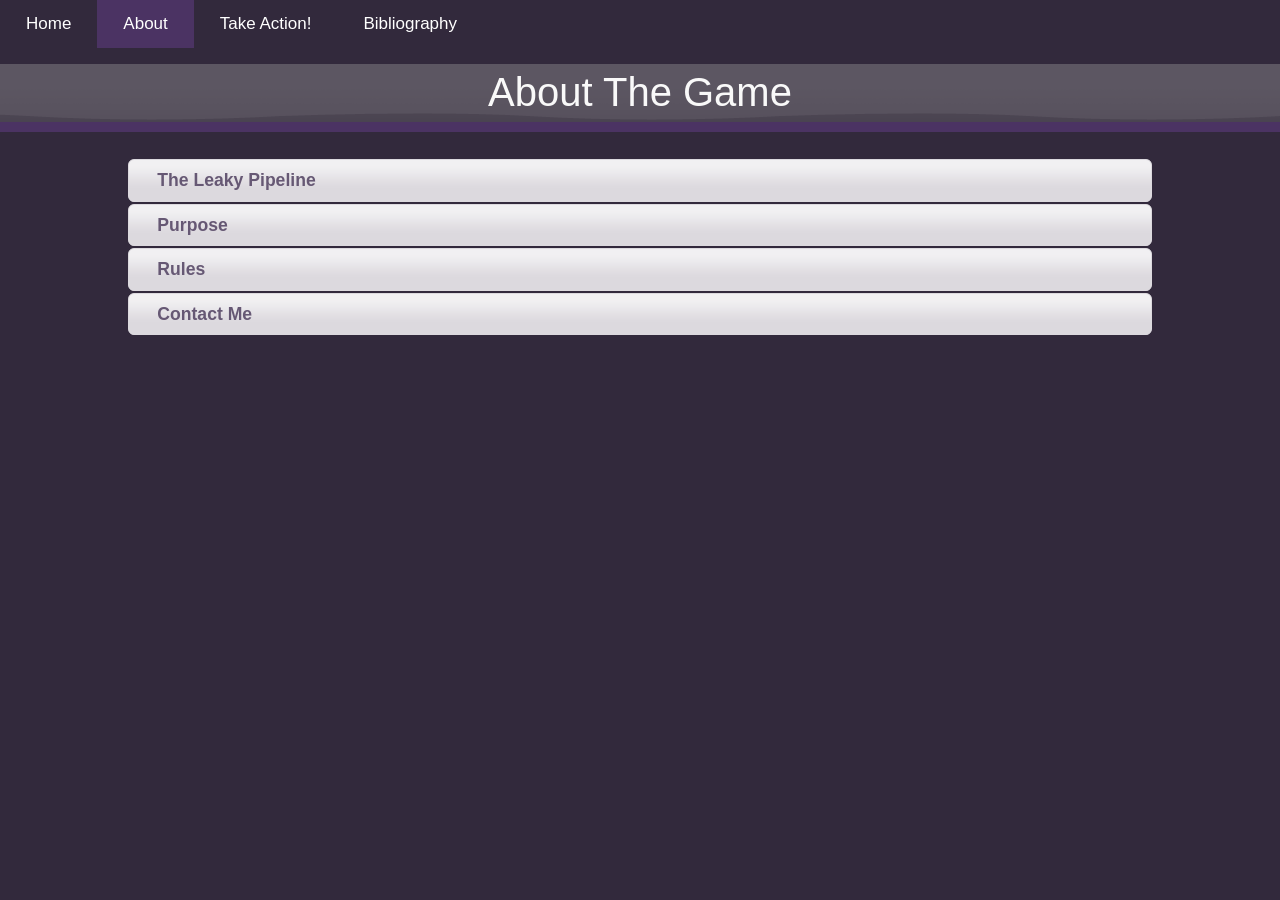
==== About.html @ eeb24d9b "Initial commit: duplicate of LeakyPipeline Fresh copy of the LeakyPipeline project contents, started" ====
<!DOCTYPE html>

<html lang="en">
    <head>
        <meta charset="utf-8" />
        <title></title>
        <!--General Scripts and Styles-->
         <script src="https://code.jquery.com/jquery-3.1.1.min.js"></script>
         <link rel="stylesheet" href="jquery-ui-1.12.1.custom/jquery-ui.min.css"/>
        <script src="jquery-ui-1.12.1.custom/external/jquery/jquery.js"></script>
        <script src="jquery-ui-1.12.1.custom/jquery-ui.min.js"></script>
        <!--My Scripts and Styles-->
         <link rel="stylesheet" type="text/css" href="CSS/StyleSheet.css"/>
        <script src="JS/Script.js"></script>
    </head>
    <body>

<!--Navigation Bar using Navigation Function to mark current active page-->
<ul class="topnav" id="myTopnav">
      <li><a href="home.html" style="color: #fff !important">Home</a></li>
      <li><a href="About.html" class="active" style="color: #fff !important">About</a></li>
    <li><a href="Actions.html" style="color: #fff !important">Take Action!</a></li>
      <li><a href="Bib.html" style="color: #fff !important">Bibliography</a></li>
      <li class="icon"><a href="javascript:void(0);" onclick="NavFunction()">&#9776;</a></li>
</ul>

<!--Game Title-->
        <div id="headerwrapper">
            About The Game
        </div>
 
            <div id="container3">  
                <div id="accordion">
                      <h3>The Leaky Pipeline</h3>
                          <div>
                                <p>
                                STEM stands for Science, Technology, Engineering, and Maths. Careers that fall into these categories are traditionally male-dominated. The term Leaky Pipeline was introduced as an analogy to explain the differences in gender representation in STEM fields across the entire pathway of training and employment, whereas previous work had focused only on discrete stages (Berryman 1983). The pipeline represents the education and career path for a STEM subject, and the areas in this pathway where the volume of female representation decrease are considered talent ‘leaks’. 
                                The Leaky Pipeline is a timeline of where women leave the STEM career pathway, beginning at early school age, through university, and on into stages of their career. 
                                 </p>
                          </div>
                     <h3>Purpose</h3>
                          <div>
                                <p>
                                The aim of this project is to produce a more effective way of raising awareness of the problem of female talent loss in STEM fields than current text-based information. This will include the options available to organisations to contribute through initiatives. The proposed solution will be more than just an educational tool, the desired outcome being to equip people with the knowledge that changes in governance and organisational policy can help to redress the balance, and encourage them to apply this knowledge within their organisation. The proposed solution will take the form of a digital game where users can explore the issues faced by females as they progress through a STEM career pathway, from school age to career, with scenarios based on evidence drawn from literature, and feedback with “calls to action” when scenarios are completed. Information about the business value of having diverse teams will be given to ensure that players understand the business case for implementing initiatives. 
                                </p>
                          </div>
                      <h3>Rules</h3>
                          <div>
                                <p>By clicking on pieces of the pipe, you will be asked to consider different scenarios which a woman might face on her STEM career pathway and how organisations can get involved to help.</p>
                                <p>Each scenario has three choices to solve the problem, but only one of them is correct.</p>
                                <p>By choosing the most effective solution you will 'fix' that piece of the pipe and gain a point. </p>
                                <p>if you choose a less effective method, then you will receive a leaky pipeline piece and gain no points </p>
                                <p>There are four questions, and 5 possible badges to win!</p>
                                
                          </div>
                     <h3>Contact Me</h3>
                          <div>
                                <p>Email: 1306279@my.brunel.ac.uk</p>
                                <p><a href="https://twitter.com/FormerHermit" target="_blank">Follow me on Twitter</a></p>
                                <p><a href="http://uk.linkedin.com/in/jojoss"target="_blank">Connect with me on LinkedIn</a></p>
                                
                          </div>
                </div>
         </div>

    </body>
</html>
---- CSS/StyleSheet.css ----
body {
       background-color: #32293C!important;
       font-family:Arial, serif;
       color: #f9f9f9;
        margin: 0;
}

ul{
    font-family: Arial, serif;
    font-weight: 100 !important; 
     font-style: normal;
     font-size: medium !important;
     list-style-type:disc;
}

li{
     padding-bottom: 1em !important;
}

a {
outline: none !important;
color: #23B8D2 !important;
}

#myTopnav{
    background-color: #32293C;
}

p {
    font-family: Arial, serif;
    font-weight: 100 !important; 
     font-style: normal;
     font-size: medium;
     padding: .1em, .1em;
}

.p2 {
    font-family: Arial, serif;
    font-weight: 100 !important; 
    font-size: medium;
    padding: .1em 1em 2em;
    text-align: center;
}

.p3 {
    font-family: Arial, serif;
    font-weight: 100 !important; 
     font-size: larger;
     padding-left: .7em;
}

.p4 {
    font-family: Arial, serif;
    font-weight: 100 !important; 
    font-size: medium;
    padding: 1em 1em;
    text-align: left;
}

#actionBox{
   background-color: #4B3363;
    border-radius: 6px;
    border-width: 2px;
    border-style: solid;
    border-color: #30273A;
    font-family: Arial, serif;
    padding: 1em 1em 1em 1em;
}

#questionContainer{
    background-color: #887A96;
   padding-top: 1%;
   padding-bottom: 1%;
   padding-left: 5px;
    border-radius: 6px;
    border-style: solid;
    border-color: #30273A;
    display:inline-block;
       margin: 0 auto;
}

#dialogQuestion {
    font-size:medium;
     font-family: Arial, serif;
     float: left;
     padding-top: 5px;
     padding-bottom: 0px;
     padding-right: 5px;
     padding-left: 10px;
     border-width: 2px;
    width: 75%;
}

#dialogImage {
    width: 15%;
    float: left;
    padding-right: 5px;
    
}

#resultsBox{
    background-color: #4E4656;
    border-radius: 6px;
    border-width: 2px;
    border-style: solid;
    border-color: #30273A;
    font-family: Arial, serif;
    padding: 1em 1em 1em 1em;
    text-align: center;
    color: #ffffff;
    font-size: x-large;
}

#accordion{
    text-align: left !important; 
}

#feedbackText{
   background-color: #4E4656;
   padding-top: 3%;
   padding-bottom: 3%;
    border-radius: 6px;
    border-width: 2px;
    border-style: solid;
   border-color: #30273A;
     font-size:medium;
     text-align: center;
     font-family: Arial, serif;
}

#radioLabel{
    background-color: #4E4656;
    border-radius: 6px;
    border-width: 2px;
    border-style: solid;
    border-color: #30273A;
    font-family: Arial, serif;
    padding: 1em 1em 1em 1em;
}

#WelcomeText{
    background-color: #4E4656;
    border-radius: 6px;
    border-width: 2px;
    border-style: solid;
    border-color: #30273A;
    font-family: Arial, serif;
    padding: 1em 1em 1em 1em;
}

#answerText{
    background-color: #4E4656;
    border-radius: 6px;
    border-width: 2px;
    border-style: solid;
    border-color: #30273A;
    font-family: Arial, serif;
    padding: 1em 1em 1em 1em;
    text-align: center;
    color: #ffffff;
    font-size: x-large;
}

.hidden {
    display: none;
}

.no-close .ui-dialog-titlebar-close {
  display: none;
}

#headerwrapper{
    font-family: Calibri, Arial, serif;
     width:100%;
    padding-top: 0.5%;
    padding-bottom: 0.5%;
    font-size: 40px;
    text-align: center;
    background-size: contain;
    background-repeat: repeat-x,repeat-y;
    border-bottom: 10px;
    border-bottom-style: solid;
    border-bottom-color: #4B3363;
    background: #31283B url("ui-bg_gloss-wave_30_3d3644_500x100.png") 100% top repeat-x;
}

/*containers used in pages*/

#container {
    padding-top: 2%;
    padding-bottom: 2%;
    text-align: center;
    width: 100%;
    height: 100%;
    margin: 0 auto;
     background-color: #887A96; 
}

#container2 {
    padding-top: 0%;
    padding-bottom: 0%;
    padding-left: 0%;
    padding-right: 0%;
    width: 500px;
    height: 500px;
    margin: 0 auto;
    background-color: #F8F8FF;
    border: 1px solid;
    border-color: #000000;
    border-radius: 25px; 
}

#container3 {
    padding-top: 2%;
    padding-bottom: 2%;
    text-align: center;
    width: 80%;
    height: 100%;
    margin: 0 auto; 
}

/*handy seperator for padding*/
#separator {
   border: 0px;
   padding-top: 0.5%;
}

td {
   border: 0;
   padding-bottom: 0;
   padding-left: 0;
   padding-right: 0;
   padding-top: 0;
   margin:0;
   height: 250px  !important;
}

table { 
    border-collapse: collapse;
    border-spacing: 0px !important;
}

tr{
   border-collapse: inherit;   
   border: 0;
   padding-bottom: 0;
   padding-left: 0;
   padding-right: 0;
   padding-top: 0;
   margin:0;
   display: inline-block;
   height: 250px  !important;
}

/* Remove margins and padding from the list*/
ul.topnav {
    list-style-type: none;
    margin: 0;
    padding: 0;
    overflow: hidden;
}

/* Float the list items side by side */
ul.topnav li {
    float:left;        
}

.active {
    background-color: #4B3363 !important;
}

/* Style the links inside the list items */
ul.topnav li a {
    display: inline-block;
    color: #f2f2f2;
    text-align: center;
    padding: 14px 26px;
    text-decoration: none;
    font-family: inherit;
    transition: 0.3s;
    font-size: 17px;
}

/* Change background color of links on hover */
ul.topnav li a:hover {background-color: #555;}

/* Hide the list item that contains the link that should open and close the topnav on small screens */
ul.topnav li.icon {display: none;}

/* When the screen is less than 680 pixels wide, hide all list items, except for the first one ("Home"). Show the list item that contains the link to open and close the topnav (li.icon) */
@media screen and (max-width:680px) {
  ul.topnav li:not(:first-child) {display: none;}
  ul.topnav li.icon {
    float: right;
    display: inline-block;
  }
}

/* The "responsive" class is added to the topnav with JavaScript when the user clicks on the icon. This class makes the topnav look good on small screens */
@media screen and (max-width:680px) {
  ul.topnav.responsive {position: relative;}
  ul.topnav.responsive li.icon {
    position: absolute;
    right: 0;
    top: 0;
  }
  ul.topnav.responsive li {
    float: none;
    display: inline;
  }
  ul.topnav.responsive li a {
    display: block;
    text-align: left;
  }
}

img.wrap {float: left}

.droplet {
  height: 50px;
  width: 40px;
   border: 3px solid black;
  border-radius: 0 60% 60% 60%;
  position: relative;
  transform:rotate(45deg);
    background:#23B8D2;
}
.sphere::after {
    background-color: #23B8D2;
    content: '';
    height: 10%;
    width: 10%;
    position: absolute;
    top: 10%;
    left: 10%;
    border-radius: 20%;
    transform: rotate(10deg);
}
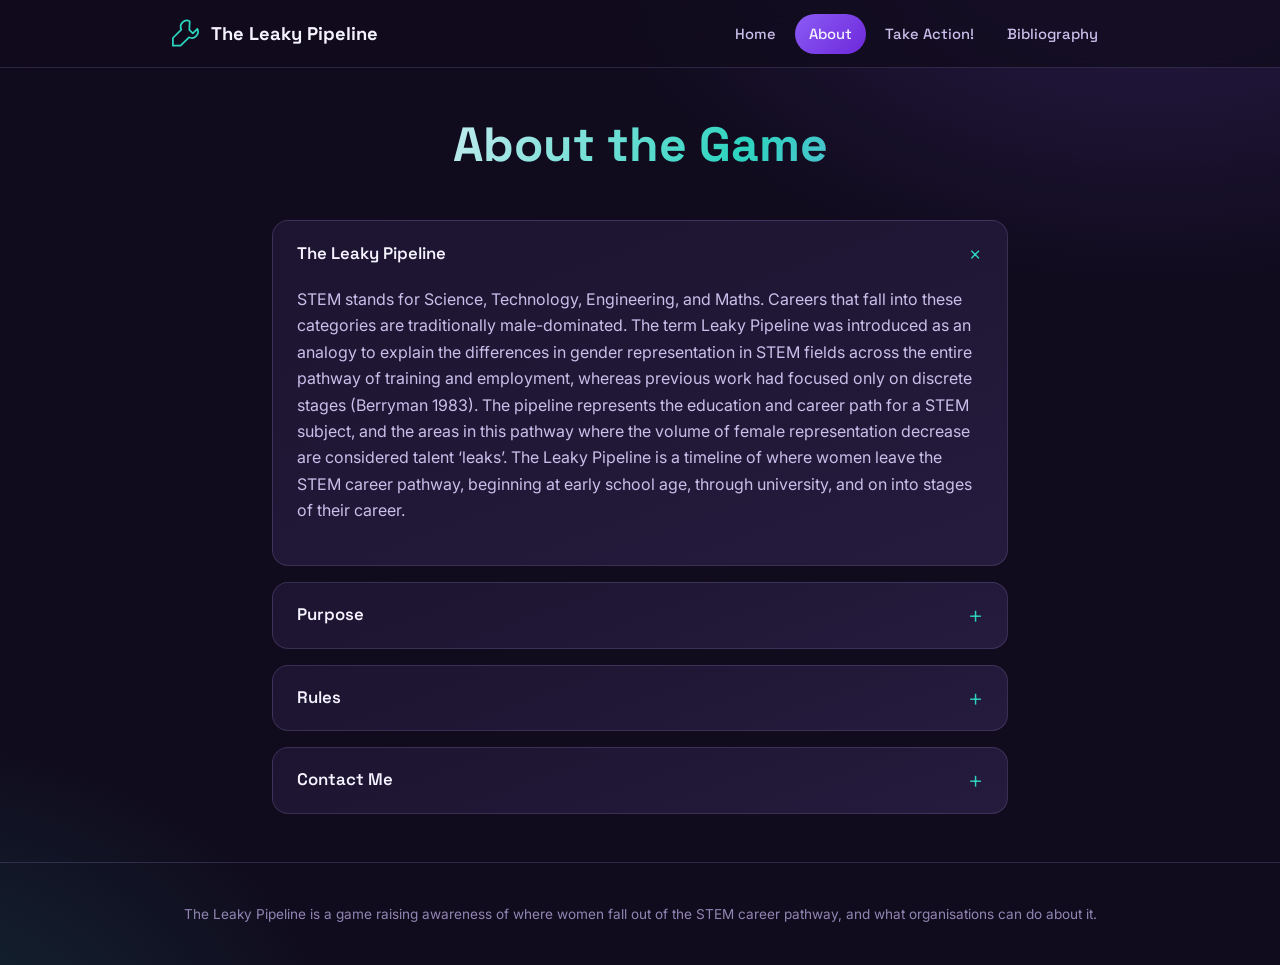
==== commit 9e41a208: "Modernize The Leaky Pipeline: vanilla JS, redesigned connected pipe game Rebuilds the decade-old jQu" ====
--- a/About.html
+++ b/About.html
@@ -1,67 +1,90 @@
-<!DOCTYPE html>
+<!doctype html>
+<html lang="en">
+<head>
+	<meta charset="utf-8" />
+	<meta name="viewport" content="width=device-width, initial-scale=1" />
+	<title>About — The Leaky Pipeline</title>
+	<link rel="preconnect" href="https://fonts.googleapis.com">
+	<link href="https://fonts.googleapis.com/css2?family=Space+Grotesk:wght@500;600;700&family=Inter:wght@400;500;600&display=swap" rel="stylesheet">
+	<link rel="stylesheet" href="CSS/style.css" />
+</head>
+<body>
 
-<html lang="en">
-    <head>
-        <meta charset="utf-8" />
-        <title></title>
-        <!--General Scripts and Styles-->
-         <script src="https://code.jquery.com/jquery-3.1.1.min.js"></script>
-         <link rel="stylesheet" href="jquery-ui-1.12.1.custom/jquery-ui.min.css"/>
-        <script src="jquery-ui-1.12.1.custom/external/jquery/jquery.js"></script>
-        <script src="jquery-ui-1.12.1.custom/jquery-ui.min.js"></script>
-        <!--My Scripts and Styles-->
-         <link rel="stylesheet" type="text/css" href="CSS/StyleSheet.css"/>
-        <script src="JS/Script.js"></script>
-    </head>
-    <body>
+<header class="lp-header">
+	<div class="lp-header__inner">
+		<a class="lp-brand" href="index.html">
+			<svg class="lp-brand__mark" viewBox="0 0 48 48" fill="none" stroke="#2DD4BF" stroke-width="2.5" stroke-linecap="round" stroke-linejoin="round" aria-hidden="true" focusable="false">
+				<path d="M31 6a9 9 0 0 0-12 12L7 30v11h11L30 29a9 9 0 0 0 12-12l-6.5 6.5-5-5Z" />
+			</svg>
+			The Leaky Pipeline
+		</a>
+		<button class="lp-nav__toggle" aria-label="Toggle navigation" aria-expanded="false">&#9776;</button>
+		<nav class="lp-nav" id="lp-nav" aria-label="Primary">
+			<ul class="lp-nav__list">
+				<li><a href="index.html">Home</a></li>
+				<li><a href="About.html" class="active">About</a></li>
+				<li><a href="Actions.html">Take Action!</a></li>
+				<li><a href="Bib.html">Bibliography</a></li>
+			</ul>
+		</nav>
+	</div>
+</header>
 
-<!--Navigation Bar using Navigation Function to mark current active page-->
-<ul class="topnav" id="myTopnav">
-      <li><a href="home.html" style="color: #fff !important">Home</a></li>
-      <li><a href="About.html" class="active" style="color: #fff !important">About</a></li>
-    <li><a href="Actions.html" style="color: #fff !important">Take Action!</a></li>
-      <li><a href="Bib.html" style="color: #fff !important">Bibliography</a></li>
-      <li class="icon"><a href="javascript:void(0);" onclick="NavFunction()">&#9776;</a></li>
-</ul>
+<main>
+	<div class="lp-page-title lp-container">
+		<h1>About the Game</h1>
+	</div>
 
-<!--Game Title-->
-        <div id="headerwrapper">
-            About The Game
-        </div>
- 
-            <div id="container3">  
-                <div id="accordion">
-                      <h3>The Leaky Pipeline</h3>
-                          <div>
-                                <p>
-                                STEM stands for Science, Technology, Engineering, and Maths. Careers that fall into these categories are traditionally male-dominated. The term Leaky Pipeline was introduced as an analogy to explain the differences in gender representation in STEM fields across the entire pathway of training and employment, whereas previous work had focused only on discrete stages (Berryman 1983). The pipeline represents the education and career path for a STEM subject, and the areas in this pathway where the volume of female representation decrease are considered talent ‘leaks’. 
-                                The Leaky Pipeline is a timeline of where women leave the STEM career pathway, beginning at early school age, through university, and on into stages of their career. 
-                                 </p>
-                          </div>
-                     <h3>Purpose</h3>
-                          <div>
-                                <p>
-                                The aim of this project is to produce a more effective way of raising awareness of the problem of female talent loss in STEM fields than current text-based information. This will include the options available to organisations to contribute through initiatives. The proposed solution will be more than just an educational tool, the desired outcome being to equip people with the knowledge that changes in governance and organisational policy can help to redress the balance, and encourage them to apply this knowledge within their organisation. The proposed solution will take the form of a digital game where users can explore the issues faced by females as they progress through a STEM career pathway, from school age to career, with scenarios based on evidence drawn from literature, and feedback with “calls to action” when scenarios are completed. Information about the business value of having diverse teams will be given to ensure that players understand the business case for implementing initiatives. 
-                                </p>
-                          </div>
-                      <h3>Rules</h3>
-                          <div>
-                                <p>By clicking on pieces of the pipe, you will be asked to consider different scenarios which a woman might face on her STEM career pathway and how organisations can get involved to help.</p>
-                                <p>Each scenario has three choices to solve the problem, but only one of them is correct.</p>
-                                <p>By choosing the most effective solution you will 'fix' that piece of the pipe and gain a point. </p>
-                                <p>if you choose a less effective method, then you will receive a leaky pipeline piece and gain no points </p>
-                                <p>There are four questions, and 5 possible badges to win!</p>
-                                
-                          </div>
-                     <h3>Contact Me</h3>
-                          <div>
-                                <p>Email: 1306279@my.brunel.ac.uk</p>
-                                <p><a href="https://twitter.com/FormerHermit" target="_blank">Follow me on Twitter</a></p>
-                                <p><a href="http://uk.linkedin.com/in/jojoss"target="_blank">Connect with me on LinkedIn</a></p>
-                                
-                          </div>
-                </div>
-         </div>
+	<div class="lp-container">
+		<div class="lp-accordion">
+			<details open>
+				<summary>The Leaky Pipeline</summary>
+				<div class="lp-accordion__body">
+					<p>
+						STEM stands for Science, Technology, Engineering, and Maths. Careers that fall into these categories are traditionally male-dominated. The term Leaky Pipeline was introduced as an analogy to explain the differences in gender representation in STEM fields across the entire pathway of training and employment, whereas previous work had focused only on discrete stages (Berryman 1983). The pipeline represents the education and career path for a STEM subject, and the areas in this pathway where the volume of female representation decrease are considered talent ‘leaks’.
+						The Leaky Pipeline is a timeline of where women leave the STEM career pathway, beginning at early school age, through university, and on into stages of their career.
+					</p>
+				</div>
+			</details>
 
-    </body>
+			<details>
+				<summary>Purpose</summary>
+				<div class="lp-accordion__body">
+					<p>
+						The aim of this project is to produce a more effective way of raising awareness of the problem of female talent loss in STEM fields than current text-based information. This will include the options available to organisations to contribute through initiatives. The proposed solution will be more than just an educational tool, the desired outcome being to equip people with the knowledge that changes in governance and organisational policy can help to redress the balance, and encourage them to apply this knowledge within their organisation. The proposed solution will take the form of a digital game where users can explore the issues faced by females as they progress through a STEM career pathway, from school age to career, with scenarios based on evidence drawn from literature, and feedback with “calls to action” when scenarios are completed. Information about the business value of having diverse teams will be given to ensure that players understand the business case for implementing initiatives.
+					</p>
+				</div>
+			</details>
+
+			<details>
+				<summary>Rules</summary>
+				<div class="lp-accordion__body">
+					<p>By clicking on pieces of the pipe, you will be asked to consider different scenarios which a woman might face on her STEM career pathway and how organisations can get involved to help.</p>
+					<p>Each scenario has three choices to solve the problem, but only one of them is correct.</p>
+					<p>By choosing the most effective solution you will 'fix' that piece of the pipe and gain a point.</p>
+					<p>if you choose a less effective method, then you will receive a leaky pipeline piece and gain no points</p>
+					<p>There are four questions, and 5 possible badges to win!</p>
+				</div>
+			</details>
+
+			<details>
+				<summary>Contact Me</summary>
+				<div class="lp-accordion__body">
+					<p>Email: 1306279@my.brunel.ac.uk</p>
+					<p><a href="https://twitter.com/FormerHermit" target="_blank">Follow me on Twitter</a></p>
+					<p><a href="http://uk.linkedin.com/in/jojoss" target="_blank">Connect with me on LinkedIn</a></p>
+				</div>
+			</details>
+		</div>
+	</div>
+</main>
+
+<footer class="lp-footer">
+	<div class="lp-container">
+		<p>The Leaky Pipeline is a game raising awareness of where women fall out of the STEM career pathway, and what organisations can do about it.</p>
+	</div>
+</footer>
+
+<script src="JS/Script.js"></script>
+</body>
 </html>
--- a/CSS/style.css
+++ b/CSS/style.css
@@ -0,0 +1,768 @@
+/*
+The Leaky Pipeline — a game about where women fall out of the STEM
+career pathway, and what organisations can do about it.
+*/
+
+/* --------------------------------------------------------------------------
+   1. Design tokens
+   -------------------------------------------------------------------------- */
+:root {
+	--bg-deep:      #100B1D;
+	--bg-panel:     #1C1430;
+	--bg-panel-2:   #251B3D;
+	--border-soft:  rgba(196, 181, 253, 0.16);
+
+	--violet:       #8B5CF6;
+	--violet-bright:#A78BFA;
+	--violet-deep:  #6D28D9;
+	--teal:         #2DD4BF;
+	--teal-deep:    #0F9C8D;
+	--coral:        #FB7185;
+	--coral-deep:   #E11D48;
+	--amber:        #FBBF24;
+	--amber-deep:   #F59E0B;
+
+	--ink:          #F5F3FF;
+	--ink-soft:     #C9BFEA;
+	--ink-mute:     #9186B3;
+
+	--radius-lg: 24px;
+	--radius-md: 16px;
+	--radius-sm: 10px;
+
+	--shadow-glow: 0 20px 60px rgba(139, 92, 246, 0.25);
+	--shadow-card: 0 10px 30px rgba(8, 5, 20, 0.35);
+
+	--font-display: "Space Grotesk", "Inter", system-ui, sans-serif;
+	--font-body: "Inter", system-ui, sans-serif;
+
+	--max-width: 62rem;
+}
+
+/* --------------------------------------------------------------------------
+   2. Reset / base
+   -------------------------------------------------------------------------- */
+*, *::before, *::after { box-sizing: border-box; }
+
+html {
+	scroll-behavior: smooth;
+	scroll-padding-top: 5rem;
+}
+
+body {
+	margin: 0;
+	min-height: 100vh;
+	font-family: var(--font-body);
+	font-size: 1rem;
+	line-height: 1.65;
+	color: var(--ink);
+	background:
+		radial-gradient(60rem 40rem at 90% -10%, rgba(139, 92, 246, 0.22), transparent 60%),
+		radial-gradient(50rem 35rem at -10% 110%, rgba(45, 212, 191, 0.16), transparent 60%),
+		var(--bg-deep);
+	-webkit-font-smoothing: antialiased;
+}
+
+img, svg { max-width: 100%; display: block; }
+
+h1, h2, h3, h4 {
+	font-family: var(--font-display);
+	color: var(--ink);
+	line-height: 1.2;
+	margin: 0 0 0.6em;
+}
+
+p { margin: 0 0 1.1em; color: var(--ink-soft); }
+
+a {
+	color: var(--teal);
+	text-decoration-color: rgba(45, 212, 191, 0.4);
+}
+
+a:hover, a:focus { color: var(--violet-bright); }
+
+.lp-container {
+	width: 100%;
+	max-width: var(--max-width);
+	margin: 0 auto;
+	padding: 0 1.5rem;
+}
+
+/* --------------------------------------------------------------------------
+   3. Buttons
+   -------------------------------------------------------------------------- */
+.lp-btn {
+	display: inline-flex;
+	align-items: center;
+	justify-content: center;
+	gap: 0.5rem;
+	font-family: var(--font-display);
+	font-weight: 600;
+	font-size: 1rem;
+	text-decoration: none;
+	text-align: center;
+	padding: 0.85rem 1.9rem;
+	border-radius: 999px;
+	border: 0;
+	cursor: pointer;
+	transition: transform 0.18s ease, box-shadow 0.18s ease, filter 0.18s ease;
+}
+
+.lp-btn--primary {
+	background: linear-gradient(135deg, var(--violet) 0%, var(--violet-deep) 100%);
+	color: var(--ink);
+	box-shadow: 0 8px 24px rgba(139, 92, 246, 0.4);
+}
+
+.lp-btn--primary:hover, .lp-btn--primary:focus-visible {
+	transform: translateY(-2px);
+	filter: brightness(1.08);
+}
+
+.lp-btn--outline {
+	background: transparent;
+	color: var(--ink);
+	border: 2px solid var(--border-soft);
+}
+
+.lp-btn--outline:hover, .lp-btn--outline:focus-visible {
+	border-color: var(--teal);
+	color: var(--teal);
+}
+
+/* --------------------------------------------------------------------------
+   4. Header / nav
+   -------------------------------------------------------------------------- */
+.lp-header {
+	position: sticky;
+	top: 0;
+	z-index: 50;
+	background: rgba(16, 11, 29, 0.75);
+	backdrop-filter: blur(14px);
+	-webkit-backdrop-filter: blur(14px);
+	border-bottom: 1px solid var(--border-soft);
+}
+
+.lp-header__inner {
+	display: flex;
+	align-items: center;
+	justify-content: space-between;
+	gap: 1rem;
+	padding: 0.85rem 0;
+	max-width: var(--max-width);
+	margin: 0 auto;
+	padding-left: 1.5rem;
+	padding-right: 1.5rem;
+}
+
+.lp-brand {
+	display: flex;
+	align-items: center;
+	gap: 0.6rem;
+	text-decoration: none;
+	font-family: var(--font-display);
+	font-weight: 700;
+	font-size: 1.15rem;
+	color: var(--ink);
+	white-space: nowrap;
+}
+
+.lp-brand:hover, .lp-brand:focus { color: var(--ink); }
+
+.lp-brand__mark {
+	width: 2.1rem;
+	height: 2.1rem;
+	flex-shrink: 0;
+}
+
+.lp-nav {
+	display: flex;
+	align-items: center;
+}
+
+.lp-nav__list {
+	list-style: none;
+	display: flex;
+	gap: 0.25rem;
+	margin: 0;
+	padding: 0;
+}
+
+.lp-nav__list a {
+	display: inline-block;
+	text-decoration: none;
+	font-family: var(--font-display);
+	font-weight: 500;
+	font-size: 0.92rem;
+	color: var(--ink-soft);
+	padding: 0.5rem 0.9rem;
+	border-radius: 999px;
+	transition: color 0.15s ease, background-color 0.15s ease;
+}
+
+.lp-nav__list a:hover, .lp-nav__list a:focus-visible {
+	color: var(--ink);
+	background: rgba(139, 92, 246, 0.16);
+}
+
+.lp-nav__list a.active {
+	color: var(--ink);
+	background: linear-gradient(135deg, var(--violet) 0%, var(--violet-deep) 100%);
+}
+
+.lp-nav__toggle {
+	display: none;
+	background: none;
+	border: 0;
+	color: var(--ink);
+	font-size: 1.6rem;
+	line-height: 1;
+	padding: 0.25rem 0.5rem;
+	cursor: pointer;
+}
+
+@media (max-width: 720px) {
+	.lp-nav__toggle { display: block; }
+
+	.lp-nav {
+		position: absolute;
+		top: 100%;
+		left: 0;
+		right: 0;
+		background: rgba(16, 11, 29, 0.97);
+		backdrop-filter: blur(14px);
+		border-bottom: 1px solid var(--border-soft);
+		max-height: 0;
+		overflow: hidden;
+		transition: max-height 0.25s ease;
+	}
+
+	.lp-nav.is-open { max-height: 20rem; }
+
+	.lp-nav__list {
+		flex-direction: column;
+		padding: 0.75rem 1.5rem 1.25rem;
+		gap: 0.35rem;
+	}
+
+	.lp-nav__list a { display: block; }
+}
+
+/* --------------------------------------------------------------------------
+   5. Page header banner
+   -------------------------------------------------------------------------- */
+.lp-page-title {
+	padding: 3rem 0 2rem;
+	text-align: center;
+}
+
+.lp-page-title h1 {
+	font-size: clamp(2rem, 6vw, 3rem);
+	background: linear-gradient(120deg, var(--ink) 20%, var(--teal) 60%, var(--violet-bright) 100%);
+	-webkit-background-clip: text;
+	background-clip: text;
+	color: transparent;
+	margin-bottom: 0.3em;
+}
+
+.lp-page-title p {
+	max-width: 40rem;
+	margin: 0 auto;
+	color: var(--ink-mute);
+}
+
+/* --------------------------------------------------------------------------
+   6. Cards / accordion
+   -------------------------------------------------------------------------- */
+.lp-card {
+	background: linear-gradient(160deg, var(--bg-panel) 0%, var(--bg-panel-2) 100%);
+	border: 1px solid var(--border-soft);
+	border-radius: var(--radius-lg);
+	box-shadow: var(--shadow-card);
+	padding: 2rem;
+}
+
+.lp-accordion {
+	max-width: 46rem;
+	margin: 0 auto 3rem;
+	display: flex;
+	flex-direction: column;
+	gap: 1rem;
+}
+
+.lp-accordion details {
+	background: linear-gradient(160deg, var(--bg-panel) 0%, var(--bg-panel-2) 100%);
+	border: 1px solid var(--border-soft);
+	border-radius: var(--radius-md);
+	overflow: hidden;
+}
+
+.lp-accordion summary {
+	cursor: pointer;
+	list-style: none;
+	display: flex;
+	align-items: center;
+	justify-content: space-between;
+	gap: 1rem;
+	padding: 1.15rem 1.5rem;
+	font-family: var(--font-display);
+	font-weight: 600;
+	font-size: 1.05rem;
+	color: var(--ink);
+}
+
+.lp-accordion summary::-webkit-details-marker { display: none; }
+
+.lp-accordion summary::after {
+	content: "+";
+	font-family: var(--font-body);
+	font-size: 1.5rem;
+	font-weight: 300;
+	color: var(--teal);
+	line-height: 1;
+	transition: transform 0.2s ease;
+	flex-shrink: 0;
+}
+
+.lp-accordion details[open] summary::after { transform: rotate(45deg); }
+
+.lp-accordion__body {
+	padding: 0 1.5rem 1.5rem;
+	animation: lp-fade-in 0.25s ease;
+}
+
+.lp-accordion__body h4 {
+	font-size: 1rem;
+	color: var(--teal);
+	margin-top: 1.2em;
+}
+
+.lp-accordion__body ul { padding-left: 1.2rem; }
+.lp-accordion__body li { margin-bottom: 0.7em; color: var(--ink-soft); }
+
+@keyframes lp-fade-in {
+	from { opacity: 0; transform: translateY(-6px); }
+	to   { opacity: 1; transform: translateY(0); }
+}
+
+/* --------------------------------------------------------------------------
+   7. Welcome banner (game intro)
+   -------------------------------------------------------------------------- */
+.lp-intro {
+	max-width: 40rem;
+	margin: 0 auto 2.5rem;
+	text-align: center;
+}
+
+.lp-intro p { color: var(--ink-soft); }
+
+/* --------------------------------------------------------------------------
+   8. Pipe grid (the game board)
+
+   Four clickable tube sections wired together with three static elbow
+   joints into one continuous pipe run (top-left -> top-right -> down the
+   right side -> bottom-right -> bottom-left), so the board reads as a
+   single leaky pipeline rather than four separate cards.
+   -------------------------------------------------------------------------- */
+.lp-pipe-grid {
+	display: grid;
+	grid-template-columns: 1fr 2.4rem 1fr;
+	grid-template-rows: 1fr 2.4rem 1fr;
+	max-width: 34rem;
+	margin: 0 auto 2rem;
+}
+
+.lp-pipe[data-row="0"][data-col="0"] { grid-column: 1; grid-row: 1; }
+.lp-pipe[data-row="0"][data-col="1"] { grid-column: 3; grid-row: 1; }
+.lp-pipe[data-row="1"][data-col="1"] { grid-column: 3; grid-row: 3; }
+.lp-pipe[data-row="1"][data-col="0"] { grid-column: 1; grid-row: 3; }
+
+.lp-joint {
+	position: relative;
+	background: linear-gradient(160deg, #4C3F6B 0%, #241A3A 100%);
+	box-shadow: inset 0 0 0 1px var(--border-soft);
+	transition: background 0.4s ease, box-shadow 0.4s ease;
+}
+
+.lp-joint--top, .lp-joint--bottom {
+	grid-row: 1;
+	grid-column: 2;
+	align-self: stretch;
+	margin: 1.1rem 0;
+	border-radius: 6px;
+}
+.lp-joint--bottom { grid-row: 3; }
+
+.lp-joint--right {
+	grid-column: 3;
+	grid-row: 2;
+	justify-self: stretch;
+	margin: 0 1.1rem;
+	border-radius: 6px;
+}
+
+.lp-joint.is-flowing {
+	background: linear-gradient(160deg, var(--teal) 0%, var(--teal-deep) 100%);
+	box-shadow: inset 0 0 0 1px rgba(45, 212, 191, 0.6), 0 0 14px rgba(45, 212, 191, 0.5);
+}
+
+.lp-pipe {
+	position: relative;
+	background: none;
+	border: 0;
+	padding: 0;
+	cursor: pointer;
+	transition: transform 0.15s ease;
+}
+
+.lp-pipe:hover, .lp-pipe:focus-visible {
+	transform: translateY(-2px);
+	outline: none;
+}
+
+.lp-pipe:disabled { cursor: default; }
+
+.lp-pipe__stage {
+	position: absolute;
+	top: 0.3rem;
+	left: 1.6rem;
+	font-family: var(--font-display);
+	font-size: 0.75rem;
+	font-weight: 600;
+	letter-spacing: 0.04em;
+	color: var(--ink-mute);
+	z-index: 2;
+}
+
+.lp-pipe__label {
+	position: absolute;
+	bottom: 0.3rem;
+	right: 1.6rem;
+	font-family: var(--font-display);
+	font-size: 0.75rem;
+	font-weight: 600;
+	color: var(--ink-mute);
+	z-index: 2;
+}
+
+.lp-pipe__svg {
+	width: 100%;
+	height: auto;
+	aspect-ratio: 200 / 120;
+	overflow: visible;
+	filter: drop-shadow(0 8px 18px rgba(8, 5, 20, 0.45));
+}
+
+.lp-pipe__liquid { fill: url(#lp-idle-fill); transition: fill 0.4s ease; }
+.lp-pipe__shade { pointer-events: none; }
+
+/* Idle click-hint sparkles, styled after the original grey Start artwork's
+   asterisk marks — replaced by the crack (leaky) or twinkle (fixed) once
+   answered. */
+.lp-pipe__hint {
+	opacity: 0.8;
+	animation: lp-hint-pulse 2.4s ease-in-out infinite;
+}
+.lp-pipe__hint:nth-child(2) { animation-delay: 0.5s; }
+.lp-pipe__hint:nth-child(3) { animation-delay: 1s; }
+.lp-pipe--leaky .lp-pipe__hint,
+.lp-pipe--fixed .lp-pipe__hint { display: none; }
+
+@keyframes lp-hint-pulse {
+	0%, 100% { opacity: 0.4; transform: scale(0.9); }
+	50%      { opacity: 0.9; transform: scale(1.05); }
+}
+
+/* Flow sweep: a soft diagonal highlight that drifts along the tube,
+   slow and faint while idle (still water), quicker and brighter once the
+   section is fixed (water moving through cleanly). Hidden while leaky. */
+.lp-pipe__flow {
+	transform: translateX(-70%);
+	animation: lp-flow 4s ease-in-out infinite;
+}
+.lp-pipe--fixed .lp-pipe__flow {
+	animation-duration: 1.6s;
+	opacity: 0.85;
+}
+.lp-pipe--leaky .lp-pipe__flow { display: none; }
+
+@keyframes lp-flow {
+	0%, 100% { transform: translateX(-70%); opacity: 0.45; }
+	50%      { transform: translateX(70%); opacity: 0.8; }
+}
+
+/* Leaky state: cracked wall, a slow steady dribble, and a small puddle
+   that stays put underneath — the crack never "heals" once answered. */
+.lp-pipe--leaky .lp-pipe__liquid { fill: url(#lp-leak-fill); }
+
+.lp-pipe__crack { opacity: 0; }
+.lp-pipe--leaky .lp-pipe__crack { opacity: 1; }
+
+.lp-pipe__puddle { opacity: 0; transition: opacity 0.6s ease 0.4s; }
+.lp-pipe--leaky .lp-pipe__puddle { opacity: 0.6; }
+
+.lp-pipe__drop {
+	opacity: 0;
+	animation: lp-drip 2.8s ease-in infinite;
+}
+.lp-pipe--leaky .lp-pipe__drop { opacity: 1; }
+.lp-pipe__drop:nth-child(2) { animation-delay: 0.9s; }
+.lp-pipe__drop:nth-child(3) { animation-delay: 1.8s; }
+
+@keyframes lp-drip {
+	0%   { transform: translateY(0); opacity: 0; }
+	15%  { opacity: 0.9; }
+	85%  { opacity: 0.5; }
+	100% { transform: translateY(26px); opacity: 0; }
+}
+
+/* Fixed state: sealed, flowing, and a small twinkle to celebrate it */
+.lp-pipe--fixed .lp-pipe__liquid { fill: url(#lp-fixed-fill); }
+
+.lp-pipe__spark {
+	transform-origin: center;
+	opacity: 0;
+}
+.lp-pipe--fixed .lp-pipe__spark { animation: lp-twinkle 1.8s ease-in-out infinite; }
+.lp-pipe__spark:nth-child(2) { animation-delay: 0.3s; }
+.lp-pipe__spark:nth-child(3) { animation-delay: 0.7s; }
+
+@keyframes lp-twinkle {
+	0%, 100% { opacity: 0; transform: scale(0.6) rotate(0deg); }
+	50%      { opacity: 1; transform: scale(1.05) rotate(20deg); }
+}
+
+@media (max-width: 480px) {
+	.lp-pipe-grid {
+		grid-template-columns: 1fr;
+		grid-template-rows: repeat(7, auto);
+		gap: 0;
+		max-width: 22rem;
+	}
+	.lp-pipe[data-row="0"][data-col="0"] { grid-column: 1; grid-row: 1; }
+	.lp-joint--top { grid-column: 1; grid-row: 2; height: 2.4rem; margin: 0 1.1rem; }
+	.lp-pipe[data-row="0"][data-col="1"] { grid-column: 1; grid-row: 3; }
+	.lp-joint--right { grid-column: 1; grid-row: 4; height: 2.4rem; margin: 0 1.1rem; }
+	.lp-pipe[data-row="1"][data-col="1"] { grid-column: 1; grid-row: 5; }
+	.lp-joint--bottom { grid-column: 1; grid-row: 6; height: 2.4rem; margin: 0 1.1rem; }
+	.lp-pipe[data-row="1"][data-col="0"] { grid-column: 1; grid-row: 7; }
+}
+
+/* --------------------------------------------------------------------------
+   9. Dialogs
+   -------------------------------------------------------------------------- */
+dialog.lp-dialog {
+	border: 1px solid var(--border-soft);
+	border-radius: var(--radius-lg);
+	background: linear-gradient(160deg, var(--bg-panel) 0%, var(--bg-panel-2) 100%);
+	color: var(--ink);
+	box-shadow: var(--shadow-glow);
+	padding: 2rem;
+	width: min(34rem, 90vw);
+	max-height: 85vh;
+	overflow-y: auto;
+}
+
+dialog.lp-dialog::backdrop {
+	background: rgba(8, 5, 20, 0.72);
+	backdrop-filter: blur(3px);
+}
+
+dialog.lp-dialog[open] { animation: lp-dialog-in 0.25s ease; }
+
+@keyframes lp-dialog-in {
+	from { opacity: 0; transform: translateY(12px) scale(0.98); }
+	to   { opacity: 1; transform: translateY(0) scale(1); }
+}
+
+.lp-dialog h3 {
+	font-size: 1.3rem;
+	margin-bottom: 0.75em;
+}
+
+.lp-dialog__scenario {
+	display: flex;
+	gap: 1rem;
+	align-items: flex-start;
+	background: rgba(139, 92, 246, 0.1);
+	border: 1px solid var(--border-soft);
+	border-radius: var(--radius-md);
+	padding: 1.1rem;
+	margin-bottom: 1.4rem;
+}
+
+.lp-dialog__scenario-icon {
+	width: 2.75rem;
+	height: 2.75rem;
+	flex-shrink: 0;
+	color: var(--teal);
+}
+
+.lp-dialog__scenario p { margin: 0; color: var(--ink); font-size: 0.98rem; }
+
+.lp-choices {
+	display: flex;
+	flex-direction: column;
+	gap: 0.65rem;
+	margin-bottom: 1.5rem;
+}
+
+.lp-choice {
+	display: flex;
+	align-items: flex-start;
+	gap: 0.75rem;
+	padding: 0.85rem 1rem;
+	border-radius: var(--radius-sm);
+	border: 1px solid var(--border-soft);
+	cursor: pointer;
+	transition: background-color 0.15s ease, border-color 0.15s ease;
+	font-size: 0.95rem;
+	color: var(--ink-soft);
+}
+
+.lp-choice:hover { background: rgba(139, 92, 246, 0.14); border-color: var(--violet); }
+
+.lp-choice input[type="radio"] {
+	flex-shrink: 0;
+	width: 1.05rem;
+	height: 1.05rem;
+	margin-top: 0.15rem;
+	accent-color: var(--violet);
+}
+
+.lp-dialog__actions {
+	display: flex;
+	justify-content: flex-end;
+	gap: 0.75rem;
+}
+
+.lp-feedback__answer {
+	font-family: var(--font-display);
+	font-weight: 700;
+	font-size: 1.15rem;
+	padding: 0.9rem 1.1rem;
+	border-radius: var(--radius-md);
+	margin-bottom: 1rem;
+	text-align: center;
+}
+
+.lp-feedback__answer--right {
+	background: rgba(45, 212, 191, 0.18);
+	color: var(--teal);
+	border: 1px solid rgba(45, 212, 191, 0.4);
+}
+
+.lp-feedback__answer--wrong {
+	background: rgba(251, 113, 133, 0.16);
+	color: var(--coral);
+	border: 1px solid rgba(251, 113, 133, 0.4);
+}
+
+.lp-feedback__text {
+	background: rgba(255, 255, 255, 0.04);
+	border: 1px solid var(--border-soft);
+	border-radius: var(--radius-md);
+	padding: 1.1rem;
+	font-size: 0.95rem;
+	color: var(--ink-soft);
+}
+
+/* Results dialog */
+.lp-results__badge { display: flex; justify-content: center; margin-bottom: 1rem; }
+.lp-results__badge svg { width: 8rem; height: 8rem; }
+
+.lp-results__title {
+	text-align: center;
+	font-family: var(--font-display);
+	font-size: 1.5rem;
+	background: linear-gradient(120deg, var(--teal), var(--violet-bright));
+	-webkit-background-clip: text;
+	background-clip: text;
+	color: transparent;
+	margin-bottom: 0.5em;
+}
+
+.lp-results__text { text-align: center; color: var(--ink-soft); }
+
+.lp-action-box {
+	background: rgba(139, 92, 246, 0.12);
+	border: 1px solid var(--border-soft);
+	border-radius: var(--radius-md);
+	padding: 1.1rem;
+	margin-top: 1.2rem;
+	text-align: center;
+	font-size: 0.9rem;
+	color: var(--ink-soft);
+}
+
+.lp-action-box a { color: var(--teal); }
+
+.hidden { display: none !important; }
+
+/* --------------------------------------------------------------------------
+   10. Full-viewport celebration / leak effects
+   -------------------------------------------------------------------------- */
+.lp-fx-layer {
+	position: fixed;
+	inset: 0;
+	pointer-events: none;
+	overflow: hidden;
+	z-index: 90;
+}
+
+.lp-fx-drop {
+	position: absolute;
+	top: -2rem;
+	border-radius: 0 60% 60% 60%;
+	background: linear-gradient(160deg, var(--coral) 0%, var(--coral-deep) 100%);
+	transform: rotate(45deg);
+	animation-name: lp-fx-fall;
+	animation-timing-function: cubic-bezier(0.55, 0, 0.85, 0.35);
+	animation-fill-mode: forwards;
+}
+
+@keyframes lp-fx-fall {
+	to { transform: translateY(var(--fall, 60vh)) rotate(45deg); opacity: 0; }
+}
+
+.lp-fx-spark {
+	position: absolute;
+	will-change: transform, opacity;
+	animation-name: lp-fx-burst;
+	animation-timing-function: cubic-bezier(0.17, 0.67, 0.53, 1);
+	animation-fill-mode: forwards;
+}
+
+@keyframes lp-fx-burst {
+	0%   { transform: translate(-50%, -50%) rotate(0deg) scale(0.4); opacity: 1; }
+	100% { transform: translate(calc(-50% + var(--tx)), calc(-50% + var(--ty))) rotate(var(--rot)) scale(1); opacity: 0; }
+}
+
+/* --------------------------------------------------------------------------
+   11. Footer
+   -------------------------------------------------------------------------- */
+.lp-footer {
+	border-top: 1px solid var(--border-soft);
+	padding: 2.5rem 0;
+	margin-top: 3rem;
+	text-align: center;
+}
+
+.lp-footer p {
+	margin: 0;
+	font-size: 0.85rem;
+	color: var(--ink-mute);
+}
+
+/* --------------------------------------------------------------------------
+   12. Reduced motion
+   -------------------------------------------------------------------------- */
+@media (prefers-reduced-motion: reduce) {
+	html { scroll-behavior: auto; }
+	.lp-pipe__shimmer,
+	.lp-pipe__drop,
+	.lp-pipe__spark,
+	dialog.lp-dialog[open],
+	.lp-accordion__body { animation: none; }
+	.lp-fx-drop, .lp-fx-spark { animation: none; display: none; }
+}
